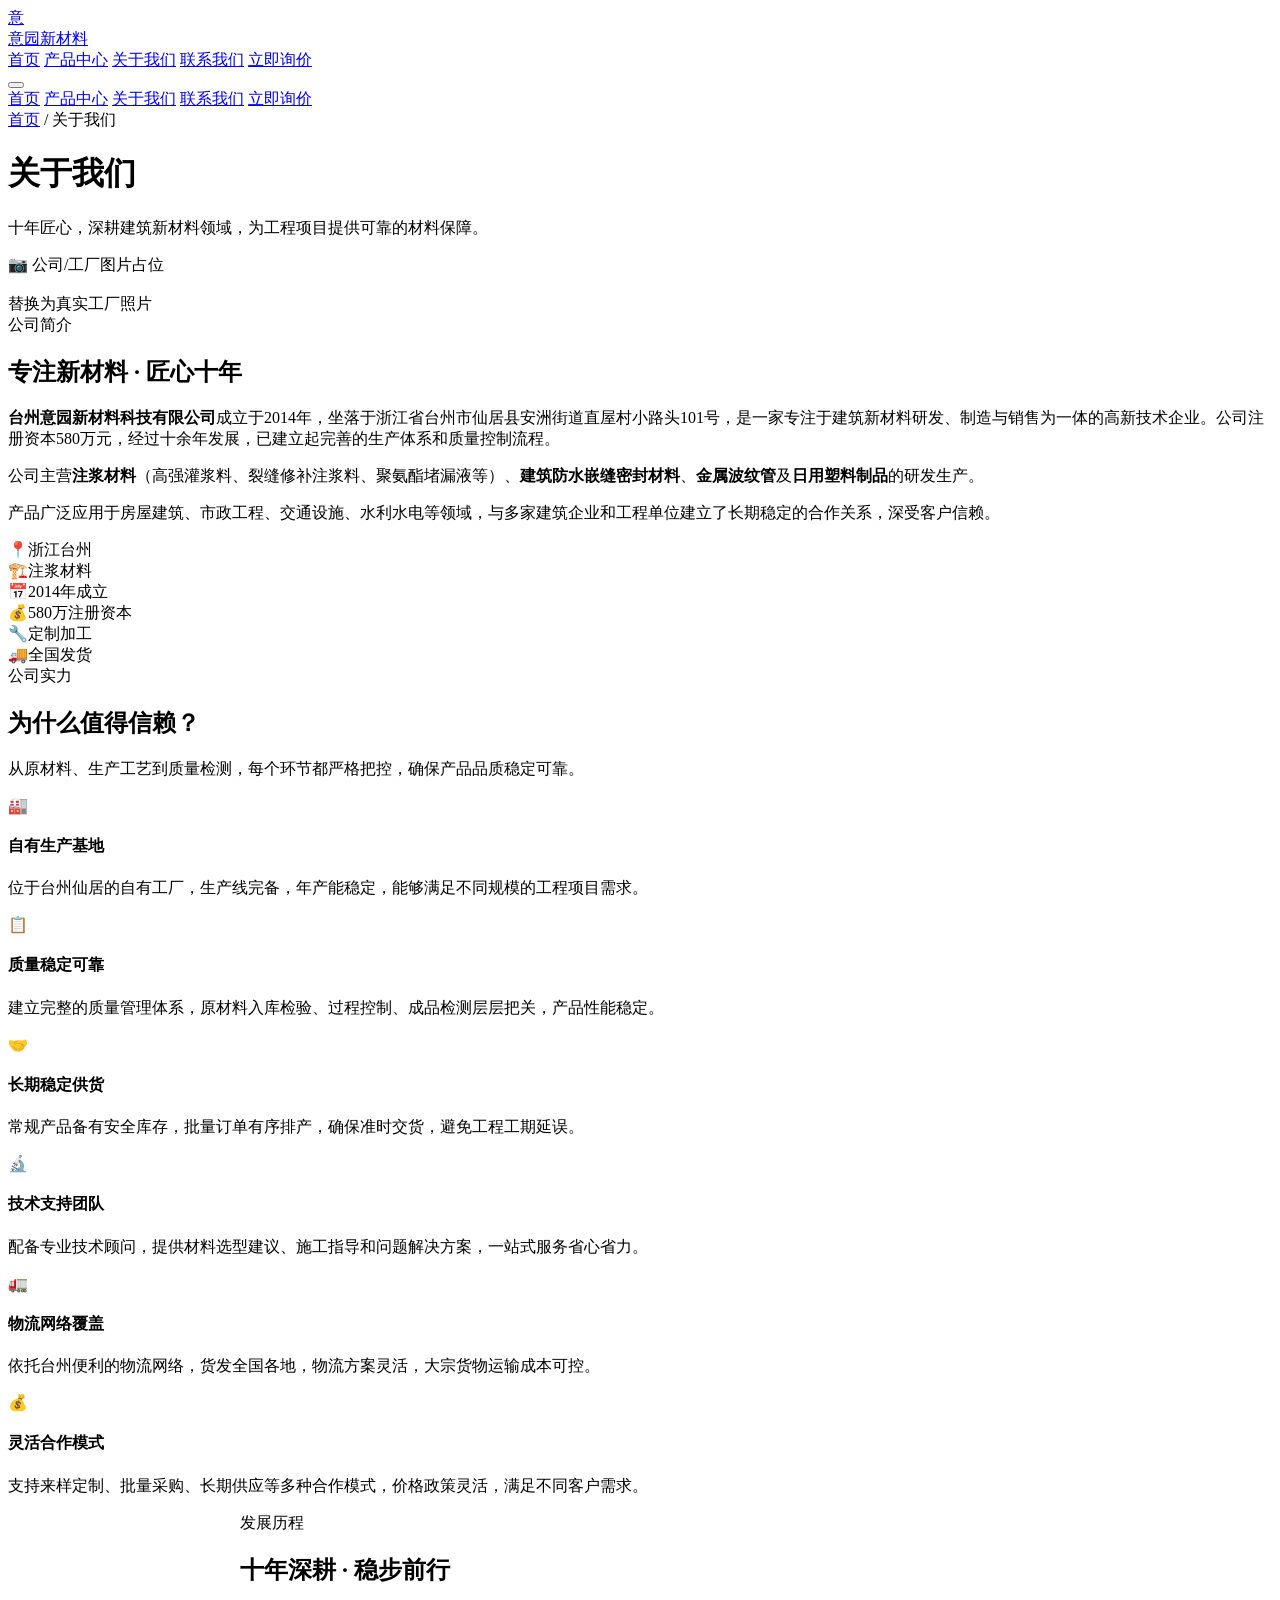
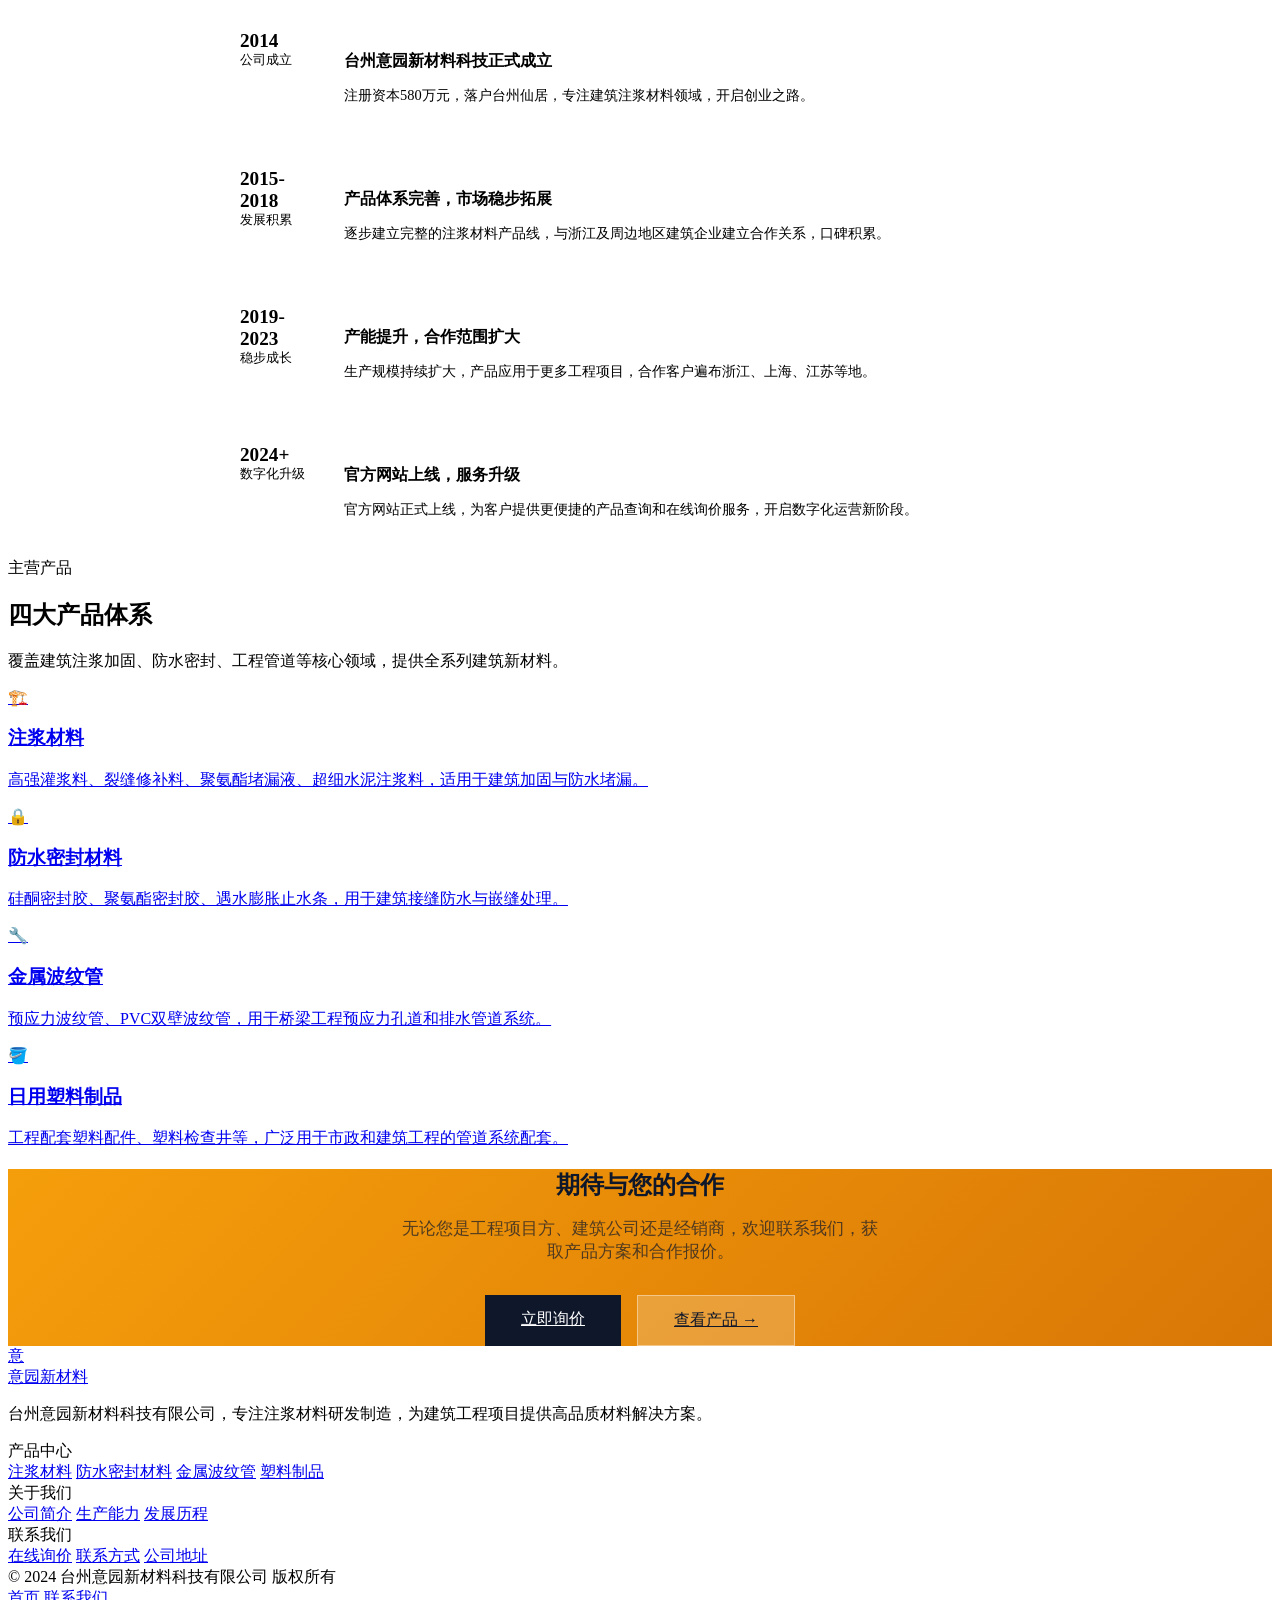
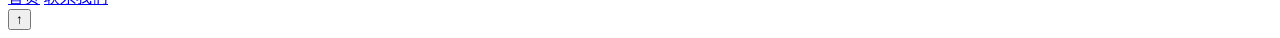
==== about.html @ 96e31f72 "Add files via upload" ====
<!DOCTYPE html>
<html lang="zh-CN">
<head>
  <meta charset="UTF-8">
  <meta name="viewport" content="width=device-width, initial-scale=1.0">
  <title>关于我们 — 台州意园新材料科技有限公司</title>
  <meta name="description" content="了解台州意园新材料科技的发展历程、生产能力与企业文化。">
  <link rel="preconnect" href="https://fonts.googleapis.com">
  <link href="https://fonts.googleapis.com/css2?family=Noto+Sans+SC:wght@400;500;600;700;900&display=swap" rel="stylesheet">
  <link rel="stylesheet" href="css/style.css">
</head>
<body>

  <nav class="navbar">
    <div class="container">
      <a href="index.html" class="navbar-logo">
        <div class="navbar-logo-icon">意</div>
        <span>意园新材料</span>
      </a>
      <div class="navbar-menu">
        <a href="index.html">首页</a>
        <a href="products.html">产品中心</a>
        <a href="about.html" class="active">关于我们</a>
        <a href="contact.html">联系我们</a>
        <a href="contact.html" class="navbar-cta">立即询价</a>
      </div>
      <button class="navbar-toggle" aria-label="打开菜单" aria-expanded="false">
        <span></span><span></span><span></span>
      </button>
    </div>
  </nav>

  <div class="mobile-menu">
    <a href="index.html">首页</a>
    <a href="products.html">产品中心</a>
    <a href="about.html" class="active">关于我们</a>
    <a href="contact.html">联系我们</a>
    <a href="contact.html">立即询价</a>
  </div>

  <div class="page-header">
    <div class="container">
      <div class="breadcrumb">
        <a href="index.html">首页</a> / <span>关于我们</span>
      </div>
      <h1>关于我们</h1>
      <p>十年匠心，深耕建筑新材料领域，为工程项目提供可靠的材料保障。</p>
    </div>
  </div>

  <!-- 公司简介 -->
  <section class="section">
    <div class="container">
      <div class="about-grid">
        <div class="about-img-placeholder">
          📷 公司/工厂图片占位<br><br>
          替换为真实工厂照片
        </div>
        <div class="about-content">
          <div class="section-label">公司简介</div>
          <h2>专注新材料 · 匠心十年</h2>
          <p>
            <strong style="color:var(--color-text-primary);">台州意园新材料科技有限公司</strong>成立于2014年，坐落于浙江省台州市仙居县安洲街道直屋村小路头101号，是一家专注于建筑新材料研发、制造与销售为一体的高新技术企业。公司注册资本580万元，经过十余年发展，已建立起完善的生产体系和质量控制流程。
          </p>
          <p>
            公司主营<strong style="color:var(--color-text-primary);">注浆材料</strong>（高强灌浆料、裂缝修补注浆料、聚氨酯堵漏液等）、<strong style="color:var(--color-text-primary);">建筑防水嵌缝密封材料</strong>、<strong style="color:var(--color-text-primary);">金属波纹管</strong>及<strong style="color:var(--color-text-primary);">日用塑料制品</strong>的研发生产。
          </p>
          <p>
            产品广泛应用于房屋建筑、市政工程、交通设施、水利水电等领域，与多家建筑企业和工程单位建立了长期稳定的合作关系，深受客户信赖。
          </p>
          <div class="about-tags">
            <div class="about-tag"><span class="about-tag-icon">📍</span>浙江台州</div>
            <div class="about-tag"><span class="about-tag-icon">🏗️</span>注浆材料</div>
            <div class="about-tag"><span class="about-tag-icon">📅</span>2014年成立</div>
            <div class="about-tag"><span class="about-tag-icon">💰</span>580万注册资本</div>
            <div class="about-tag"><span class="about-tag-icon">🔧</span>定制加工</div>
            <div class="about-tag"><span class="about-tag-icon">🚚</span>全国发货</div>
          </div>
        </div>
      </div>
    </div>
  </section>

  <!-- 公司实力 -->
  <section class="section section-dark">
    <div class="container">
      <div class="section-header">
        <div class="section-label">公司实力</div>
        <h2>为什么值得信赖？</h2>
        <p>从原材料、生产工艺到质量检测，每个环节都严格把控，确保产品品质稳定可靠。</p>
      </div>
      <div class="features-grid">
        <div class="feature-card">
          <div class="feature-icon">🏭</div>
          <div class="feature-content">
            <h4>自有生产基地</h4>
            <p>位于台州仙居的自有工厂，生产线完备，年产能稳定，能够满足不同规模的工程项目需求。</p>
          </div>
        </div>
        <div class="feature-card">
          <div class="feature-icon">📋</div>
          <div class="feature-content">
            <h4>质量稳定可靠</h4>
            <p>建立完整的质量管理体系，原材料入库检验、过程控制、成品检测层层把关，产品性能稳定。</p>
          </div>
        </div>
        <div class="feature-card">
          <div class="feature-icon">🤝</div>
          <div class="feature-content">
            <h4>长期稳定供货</h4>
            <p>常规产品备有安全库存，批量订单有序排产，确保准时交货，避免工程工期延误。</p>
          </div>
        </div>
        <div class="feature-card">
          <div class="feature-icon">🔬</div>
          <div class="feature-content">
            <h4>技术支持团队</h4>
            <p>配备专业技术顾问，提供材料选型建议、施工指导和问题解决方案，一站式服务省心省力。</p>
          </div>
        </div>
        <div class="feature-card">
          <div class="feature-icon">🚛</div>
          <div class="feature-content">
            <h4>物流网络覆盖</h4>
            <p>依托台州便利的物流网络，货发全国各地，物流方案灵活，大宗货物运输成本可控。</p>
          </div>
        </div>
        <div class="feature-card">
          <div class="feature-icon">💰</div>
          <div class="feature-content">
            <h4>灵活合作模式</h4>
            <p>支持来样定制、批量采购、长期供应等多种合作模式，价格政策灵活，满足不同客户需求。</p>
          </div>
        </div>
      </div>
    </div>
  </section>

  <!-- 发展历程 -->
  <section class="section">
    <div class="container" style="max-width: 800px; margin: 0 auto;">
      <div class="section-header">
        <div class="section-label">发展历程</div>
        <h2>十年深耕 · 稳步前行</h2>
      </div>
      <div>
        <div style="display: flex; gap: 24px; padding: 24px 0; border-bottom: 1px solid var(--color-border);">
          <div style="width: 80px; flex-shrink: 0;">
            <div style="color: var(--color-accent); font-weight: 700; font-size: 1.2rem;">2014</div>
            <div style="color: var(--color-text-muted); font-size: 0.8rem;">公司成立</div>
          </div>
          <div>
            <h4 style="margin-bottom: 6px;">台州意园新材料科技正式成立</h4>
            <p style="font-size: 0.9rem;">注册资本580万元，落户台州仙居，专注建筑注浆材料领域，开启创业之路。</p>
          </div>
        </div>
        <div style="display: flex; gap: 24px; padding: 24px 0; border-bottom: 1px solid var(--color-border);">
          <div style="width: 80px; flex-shrink: 0;">
            <div style="color: var(--color-accent); font-weight: 700; font-size: 1.2rem;">2015-2018</div>
            <div style="color: var(--color-text-muted); font-size: 0.8rem;">发展积累</div>
          </div>
          <div>
            <h4 style="margin-bottom: 6px;">产品体系完善，市场稳步拓展</h4>
            <p style="font-size: 0.9rem;">逐步建立完整的注浆材料产品线，与浙江及周边地区建筑企业建立合作关系，口碑积累。</p>
          </div>
        </div>
        <div style="display: flex; gap: 24px; padding: 24px 0; border-bottom: 1px solid var(--color-border);">
          <div style="width: 80px; flex-shrink: 0;">
            <div style="color: var(--color-accent); font-weight: 700; font-size: 1.2rem;">2019-2023</div>
            <div style="color: var(--color-text-muted); font-size: 0.8rem;">稳步成长</div>
          </div>
          <div>
            <h4 style="margin-bottom: 6px;">产能提升，合作范围扩大</h4>
            <p style="font-size: 0.9rem;">生产规模持续扩大，产品应用于更多工程项目，合作客户遍布浙江、上海、江苏等地。</p>
          </div>
        </div>
        <div style="display: flex; gap: 24px; padding: 24px 0;">
          <div style="width: 80px; flex-shrink: 0;">
            <div style="color: var(--color-accent); font-weight: 700; font-size: 1.2rem;">2024+</div>
            <div style="color: var(--color-text-muted); font-size: 0.8rem;">数字化升级</div>
          </div>
          <div>
            <h4 style="margin-bottom: 6px;">官方网站上线，服务升级</h4>
            <p style="font-size: 0.9rem;">官方网站正式上线，为客户提供更便捷的产品查询和在线询价服务，开启数字化运营新阶段。</p>
          </div>
        </div>
      </div>
    </div>
  </section>

  <!-- 产品类别 -->
  <section class="section section-dark">
    <div class="container">
      <div class="section-header">
        <div class="section-label">主营产品</div>
        <h2>四大产品体系</h2>
        <p>覆盖建筑注浆加固、防水密封、工程管道等核心领域，提供全系列建筑新材料。</p>
      </div>
      <div class="categories-grid">
        <a href="products.html?cat=grouting" class="category-card">
          <div class="category-icon">🏗️</div>
          <h3>注浆材料</h3>
          <p>高强灌浆料、裂缝修补料、聚氨酯堵漏液、超细水泥注浆料，适用于建筑加固与防水堵漏。</p>
        </a>
        <a href="products.html?cat=sealing" class="category-card">
          <div class="category-icon">🔒</div>
          <h3>防水密封材料</h3>
          <p>硅酮密封胶、聚氨酯密封胶、遇水膨胀止水条，用于建筑接缝防水与嵌缝处理。</p>
        </a>
        <a href="products.html?cat=bellows" class="category-card">
          <div class="category-icon">🔧</div>
          <h3>金属波纹管</h3>
          <p>预应力波纹管、PVC双壁波纹管，用于桥梁工程预应力孔道和排水管道系统。</p>
        </a>
        <a href="products.html?cat=plastic" class="category-card">
          <div class="category-icon">🪣</div>
          <h3>日用塑料制品</h3>
          <p>工程配套塑料配件、塑料检查井等，广泛用于市政和建筑工程的管道系统配套。</p>
        </a>
      </div>
    </div>
  </section>

  <!-- CTA -->
  <section class="section" style="background: linear-gradient(135deg, #f59e0b, #d97706); text-align: center;">
    <div class="container">
      <h2 style="color: #0f172a; margin-bottom: 16px;">期待与您的合作</h2>
      <p style="color: rgba(15,23,42,0.7); max-width: 480px; margin: 0 auto 32px; font-size: 1.05rem;">
        无论您是工程项目方、建筑公司还是经销商，欢迎联系我们，获取产品方案和合作报价。
      </p>
      <div style="display: flex; gap: 16px; justify-content: center; flex-wrap: wrap;">
        <a href="contact.html" class="btn" style="background:#0f172a; color:#fff; font-size:1rem; padding:14px 36px;">立即询价</a>
        <a href="products.html" class="btn" style="background:rgba(255,255,255,0.2); color:#0f172a; border:1px solid rgba(255,255,255,0.4); font-size:1rem; padding:14px 36px;">查看产品 →</a>
      </div>
    </div>
  </section>

  <footer class="footer">
    <div class="container">
      <div class="footer-grid">
        <div class="footer-brand">
          <a href="index.html" class="navbar-logo" style="margin-bottom: 8px;">
            <div class="navbar-logo-icon">意</div>
            <span>意园新材料</span>
          </a>
          <p>台州意园新材料科技有限公司，专注注浆材料研发制造，为建筑工程项目提供高品质材料解决方案。</p>
        </div>
        <div>
          <div class="footer-title">产品中心</div>
          <div class="footer-links">
            <a href="products.html?cat=grouting">注浆材料</a>
            <a href="products.html?cat=sealing">防水密封材料</a>
            <a href="products.html?cat=bellows">金属波纹管</a>
            <a href="products.html?cat=plastic">塑料制品</a>
          </div>
        </div>
        <div>
          <div class="footer-title">关于我们</div>
          <div class="footer-links">
            <a href="about.html">公司简介</a>
            <a href="about.html">生产能力</a>
            <a href="about.html">发展历程</a>
          </div>
        </div>
        <div>
          <div class="footer-title">联系我们</div>
          <div class="footer-links">
            <a href="contact.html">在线询价</a>
            <a href="contact.html">联系方式</a>
            <a href="contact.html">公司地址</a>
          </div>
        </div>
      </div>
      <div class="footer-bottom">
        <span>© 2024 台州意园新材料科技有限公司 版权所有</span>
        <div class="footer-bottom-links">
          <a href="index.html">首页</a>
          <a href="contact.html">联系我们</a>
        </div>
      </div>
    </div>
  </footer>

  <button class="back-to-top" aria-label="回到顶部">↑</button>

  <script src="js/main.js"></script>
</body>
</html>
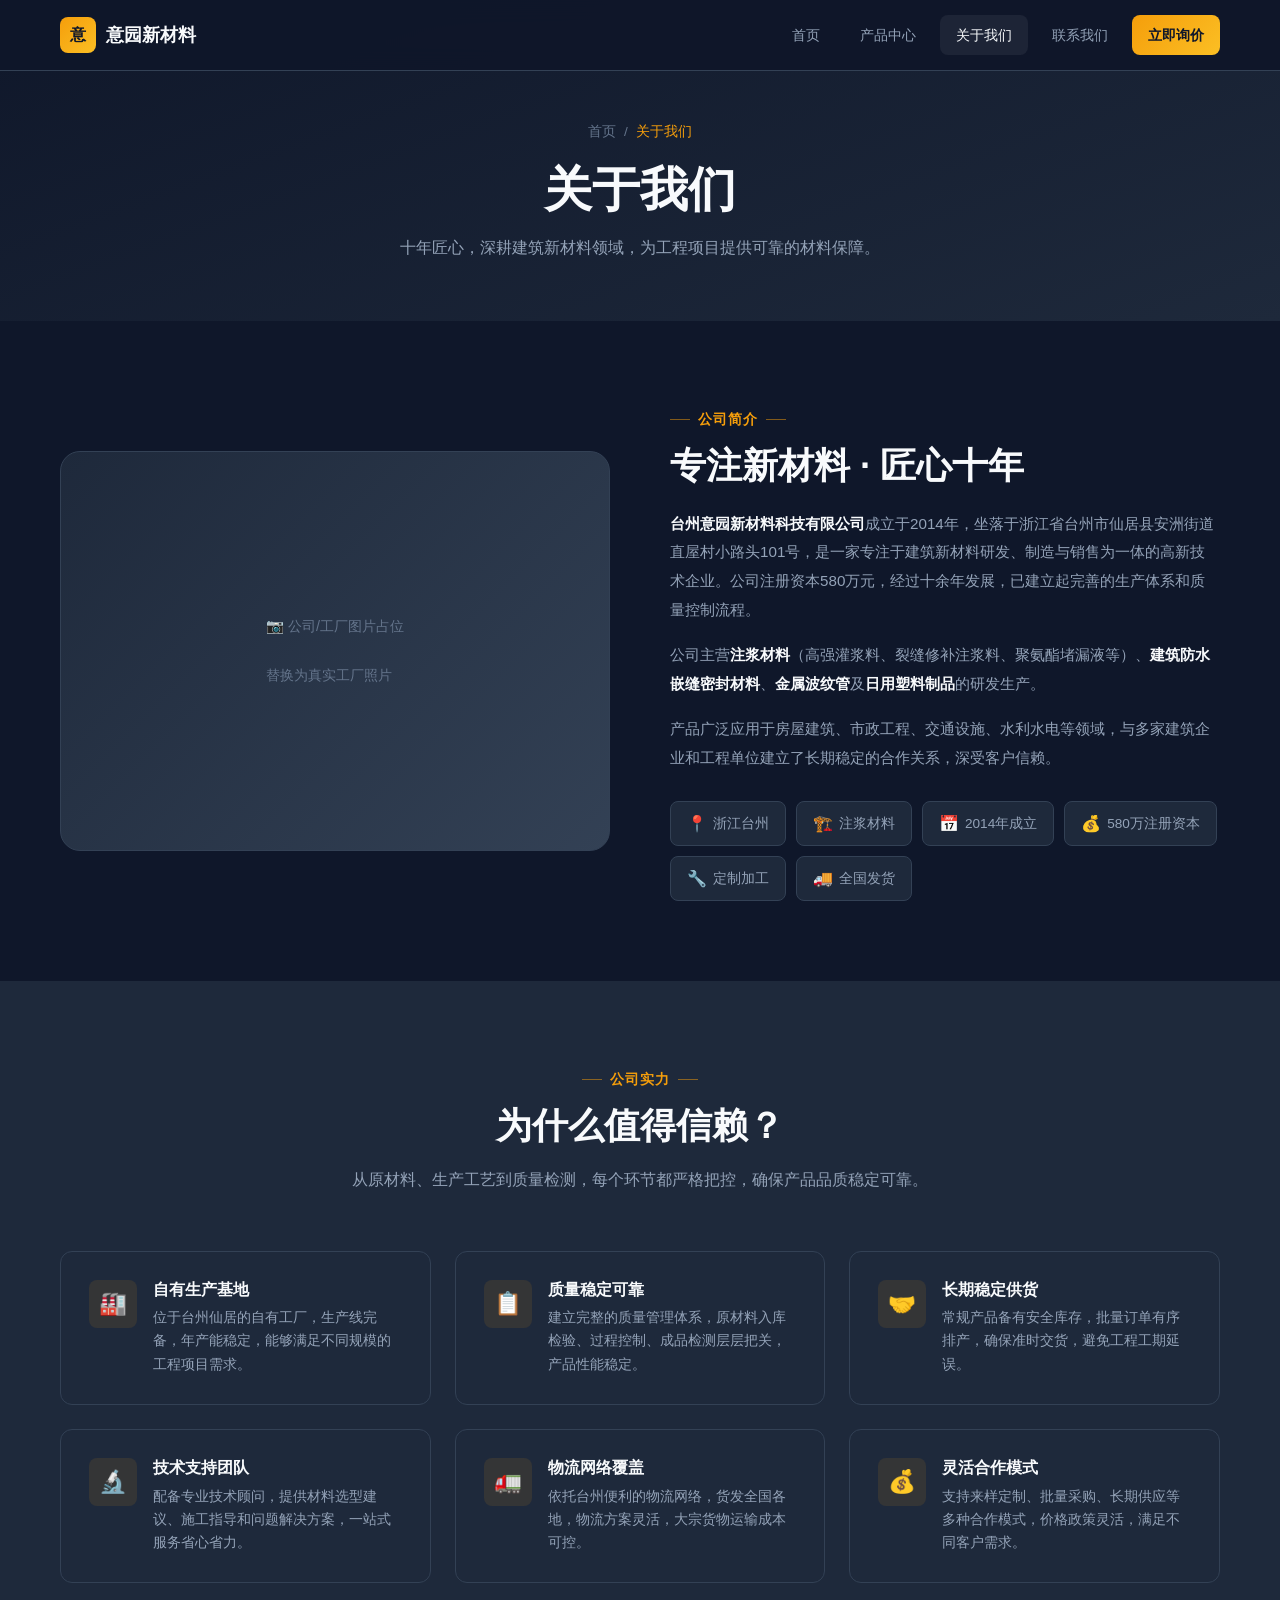
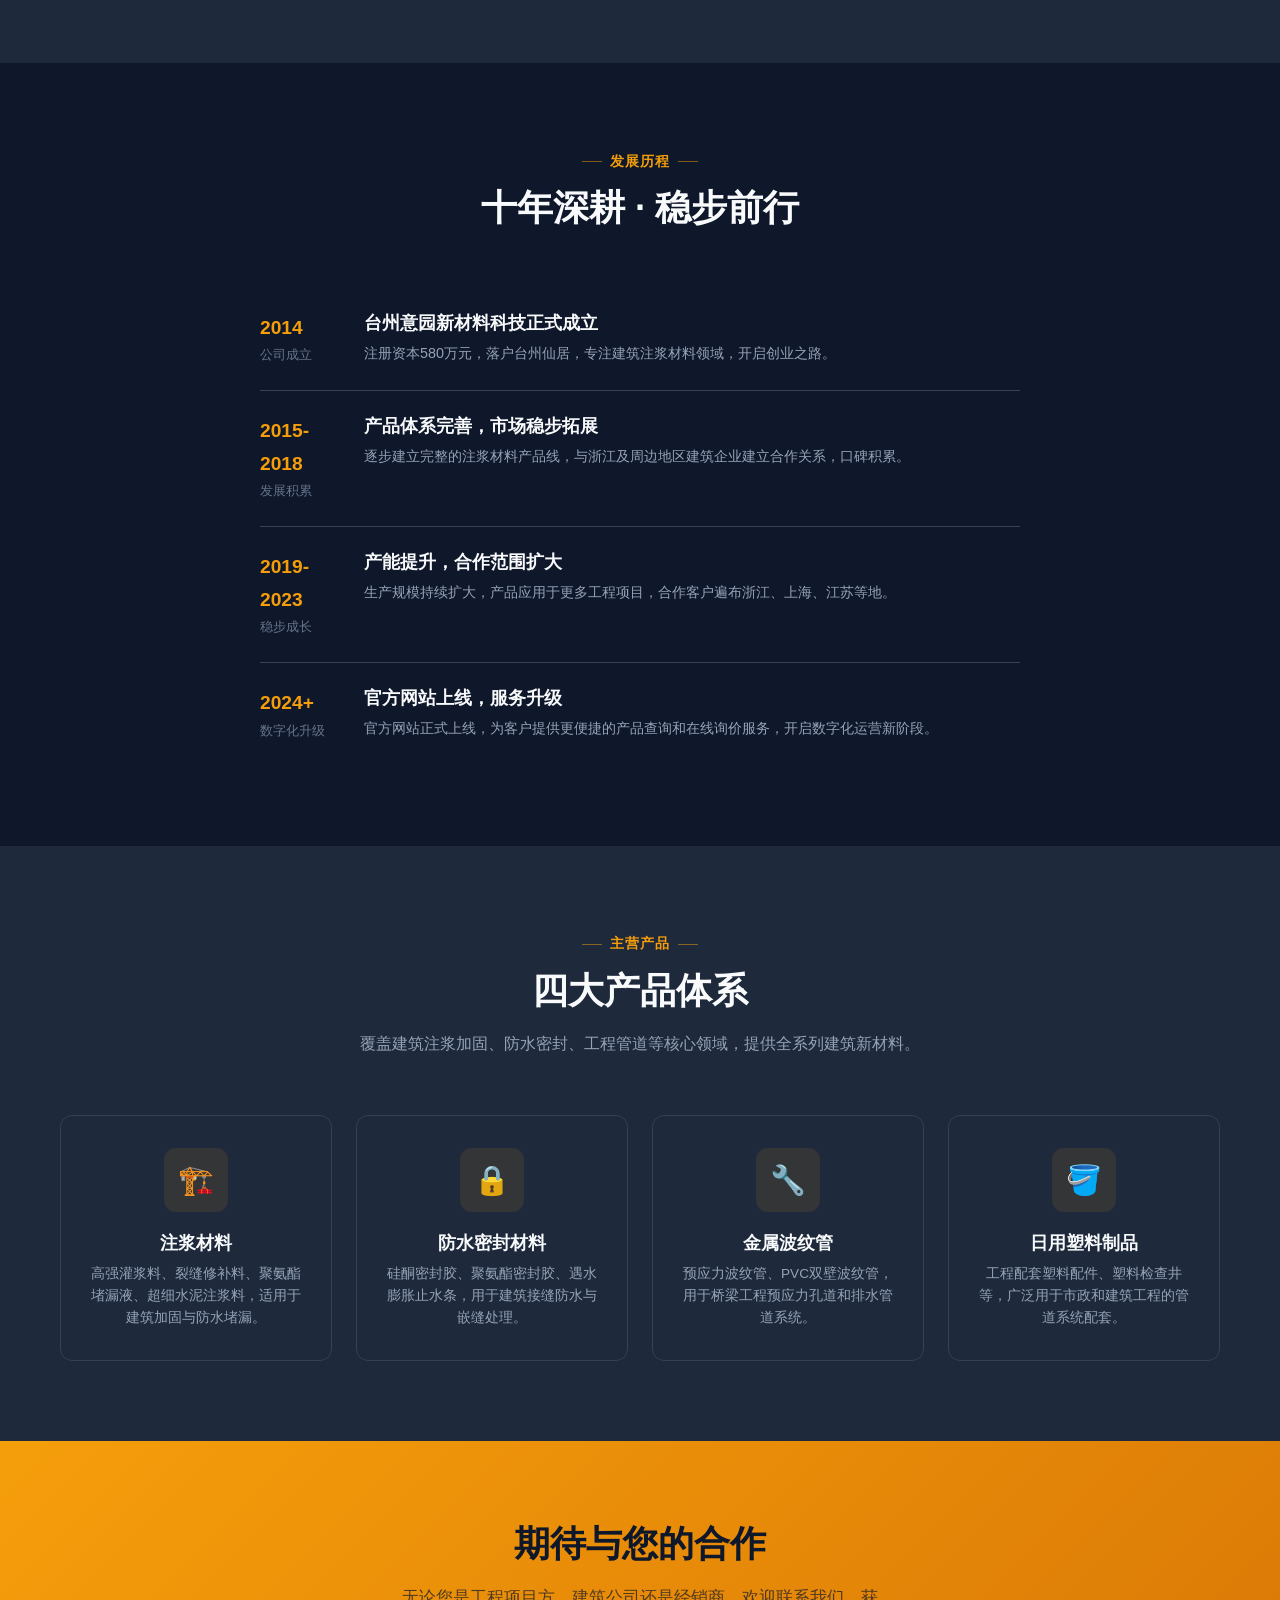
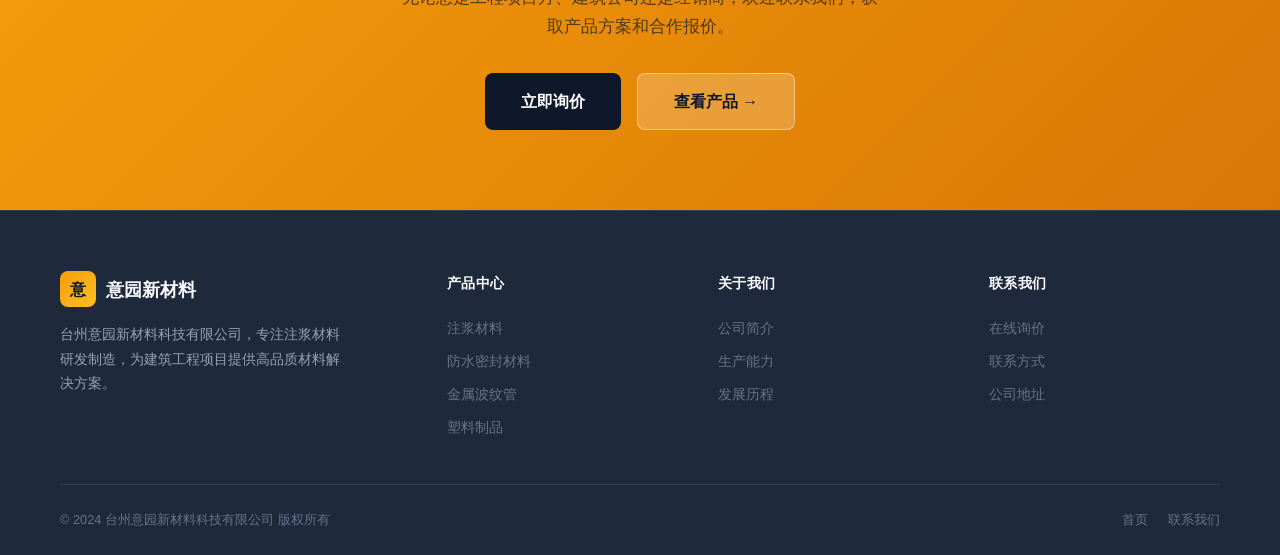
==== commit 933382a3: "Add files via upload" ====
--- a/about.html
+++ b/about.html
@@ -7,7 +7,7 @@
   <meta name="description" content="了解台州意园新材料科技的发展历程、生产能力与企业文化。">
   <link rel="preconnect" href="https://fonts.googleapis.com">
   <link href="https://fonts.googleapis.com/css2?family=Noto+Sans+SC:wght@400;500;600;700;900&display=swap" rel="stylesheet">
-  <link rel="stylesheet" href="css/style.css">
+  <link rel="stylesheet" href="style.css">
 </head>
 <body>
 
@@ -283,6 +283,6 @@
 
   <button class="back-to-top" aria-label="回到顶部">↑</button>
 
-  <script src="js/main.js"></script>
+  <script src="main.js"></script>
 </body>
 </html>
--- a/style.css
+++ b/style.css
@@ -0,0 +1,1138 @@
+/* ============================================================
+   台州意园新材料科技有限公司 - 全局样式表
+   专业商务深色风格
+   ============================================================ */
+
+/* --- CSS 变量（设计系统） --- */
+:root {
+  /* 颜色 */
+  --color-bg-primary: #0f172a;       /* 主背景：深蓝黑 */
+  --color-bg-secondary: #1e293b;     /* 次背景：深灰蓝 */
+  --color-bg-card: #334155;          /* 卡片背景 */
+  --color-accent: #f59e0b;           /* 强调色：琥珀金 */
+  --color-accent-light: #fbbf24;     /* 强调色亮 */
+  --color-text-primary: #f8fafc;     /* 主文字：白 */
+  --color-text-secondary: #94a3b8;   /* 次文字：灰蓝 */
+  --color-text-muted: #64748b;       /* 弱文字 */
+  --color-border: #334155;           /* 边框 */
+  --color-success: #22c55e;
+  --color-error: #ef4444;
+  --color-white: #ffffff;
+
+  /* 字体 */
+  --font-sans: 'Noto Sans SC', -apple-system, BlinkMacSystemFont, 'Segoe UI', sans-serif;
+
+  /* 间距 */
+  --section-padding: 80px 0;
+  --container-max: 1200px;
+
+  /* 圆角 */
+  --radius-sm: 4px;
+  --radius-md: 8px;
+  --radius-lg: 12px;
+  --radius-xl: 20px;
+
+  /* 阴影 */
+  --shadow-sm: 0 1px 3px rgba(0,0,0,0.3);
+  --shadow-md: 0 4px 16px rgba(0,0,0,0.4);
+  --shadow-lg: 0 8px 32px rgba(0,0,0,0.5);
+
+  /* 过渡 */
+  --transition: 0.3s ease;
+}
+
+/* --- 重置与基础 --- */
+*, *::before, *::after {
+  box-sizing: border-box;
+  margin: 0;
+  padding: 0;
+}
+
+html {
+  scroll-behavior: smooth;
+  font-size: 16px;
+}
+
+body {
+  font-family: var(--font-sans);
+  background-color: var(--color-bg-primary);
+  color: var(--color-text-primary);
+  line-height: 1.7;
+  -webkit-font-smoothing: antialiased;
+  -moz-osx-font-smoothing: grayscale;
+}
+
+a {
+  color: var(--color-accent);
+  text-decoration: none;
+  transition: color var(--transition);
+}
+a:hover { color: var(--color-accent-light); }
+
+img { max-width: 100%; height: auto; display: block; }
+
+ul { list-style: none; }
+
+.container {
+  max-width: var(--container-max);
+  margin: 0 auto;
+  padding: 0 20px;
+}
+
+/* --- 排版 --- */
+h1, h2, h3, h4, h5, h6 {
+  font-weight: 700;
+  line-height: 1.3;
+  color: var(--color-text-primary);
+}
+h1 { font-size: clamp(2rem, 5vw, 3rem); }
+h2 { font-size: clamp(1.5rem, 3vw, 2.25rem); }
+h3 { font-size: 1.25rem; }
+h4 { font-size: 1.1rem; }
+
+p { color: var(--color-text-secondary); }
+
+/* --- 导航栏 --- */
+.navbar {
+  position: fixed;
+  top: 0;
+  left: 0;
+  right: 0;
+  z-index: 1000;
+  background: rgba(15, 23, 42, 0.95);
+  backdrop-filter: blur(12px);
+  -webkit-backdrop-filter: blur(12px);
+  border-bottom: 1px solid var(--color-border);
+  transition: background var(--transition);
+}
+
+.navbar .container {
+  display: flex;
+  align-items: center;
+  justify-content: space-between;
+  height: 70px;
+}
+
+.navbar-logo {
+  display: flex;
+  align-items: center;
+  gap: 10px;
+  font-size: 1.15rem;
+  font-weight: 700;
+  color: var(--color-text-primary);
+  text-decoration: none;
+}
+.navbar-logo:hover { color: var(--color-text-primary); }
+
+.navbar-logo-icon {
+  width: 36px;
+  height: 36px;
+  background: linear-gradient(135deg, var(--color-accent), var(--color-accent-light));
+  border-radius: var(--radius-md);
+  display: flex;
+  align-items: center;
+  justify-content: center;
+  font-weight: 900;
+  font-size: 1rem;
+  color: #0f172a;
+  flex-shrink: 0;
+}
+
+.navbar-menu {
+  display: flex;
+  align-items: center;
+  gap: 8px;
+}
+
+.navbar-menu a {
+  color: var(--color-text-secondary);
+  padding: 8px 16px;
+  border-radius: var(--radius-md);
+  font-size: 0.9rem;
+  font-weight: 500;
+  transition: all var(--transition);
+}
+.navbar-menu a:hover,
+.navbar-menu a.active {
+  color: var(--color-text-primary);
+  background: rgba(255,255,255,0.06);
+}
+
+.navbar-cta {
+  background: linear-gradient(135deg, var(--color-accent), var(--color-accent-light)) !important;
+  color: #0f172a !important;
+  font-weight: 700 !important;
+  border: none;
+  cursor: pointer;
+  transition: all var(--transition);
+}
+.navbar-cta:hover {
+  transform: translateY(-1px);
+  box-shadow: 0 4px 16px rgba(245, 158, 11, 0.4);
+}
+
+/* 移动端菜单 */
+.navbar-toggle {
+  display: none;
+  background: none;
+  border: none;
+  cursor: pointer;
+  padding: 8px;
+}
+
+.navbar-toggle span {
+  display: block;
+  width: 24px;
+  height: 2px;
+  background: var(--color-text-primary);
+  margin: 5px 0;
+  border-radius: 2px;
+  transition: all var(--transition);
+}
+
+.mobile-menu {
+  display: none;
+  position: fixed;
+  top: 70px;
+  left: 0;
+  right: 0;
+  background: var(--color-bg-secondary);
+  border-bottom: 1px solid var(--color-border);
+  padding: 16px 20px;
+  flex-direction: column;
+  gap: 4px;
+}
+.mobile-menu.open { display: flex; }
+.mobile-menu a {
+  color: var(--color-text-secondary);
+  padding: 12px 16px;
+  border-radius: var(--radius-md);
+  font-size: 0.95rem;
+  transition: all var(--transition);
+}
+.mobile-menu a:hover { background: rgba(255,255,255,0.05); color: var(--color-text-primary); }
+
+/* --- Hero 区域 --- */
+.hero {
+  padding: 140px 0 80px;
+  background: linear-gradient(160deg, #0f172a 0%, #1e293b 50%, #0f172a 100%);
+  position: relative;
+  overflow: hidden;
+}
+
+.hero::before {
+  content: '';
+  position: absolute;
+  top: -50%;
+  right: -20%;
+  width: 60%;
+  height: 200%;
+  background: radial-gradient(ellipse, rgba(245,158,11,0.06) 0%, transparent 70%);
+  pointer-events: none;
+}
+
+.hero .container {
+  display: grid;
+  grid-template-columns: 1fr 1fr;
+  gap: 60px;
+  align-items: center;
+}
+
+.hero-badge {
+  display: inline-flex;
+  align-items: center;
+  gap: 6px;
+  background: rgba(245,158,11,0.1);
+  border: 1px solid rgba(245,158,11,0.3);
+  color: var(--color-accent);
+  padding: 6px 14px;
+  border-radius: 50px;
+  font-size: 0.8rem;
+  font-weight: 600;
+  margin-bottom: 20px;
+}
+
+.hero h1 {
+  margin-bottom: 20px;
+  background: linear-gradient(135deg, #f8fafc 0%, #cbd5e1 100%);
+  -webkit-background-clip: text;
+  -webkit-text-fill-color: transparent;
+  background-clip: text;
+}
+
+.hero h1 span {
+  background: linear-gradient(135deg, var(--color-accent), var(--color-accent-light));
+  -webkit-background-clip: text;
+  -webkit-text-fill-color: transparent;
+  background-clip: text;
+}
+
+.hero-desc {
+  font-size: 1.1rem;
+  margin-bottom: 36px;
+  max-width: 520px;
+  line-height: 1.8;
+}
+
+.hero-buttons {
+  display: flex;
+  gap: 16px;
+  flex-wrap: wrap;
+}
+
+.hero-stats {
+  display: flex;
+  gap: 40px;
+  margin-top: 48px;
+  padding-top: 32px;
+  border-top: 1px solid var(--color-border);
+}
+
+.hero-stat-num {
+  font-size: 2rem;
+  font-weight: 900;
+  color: var(--color-accent);
+  line-height: 1;
+}
+.hero-stat-label {
+  font-size: 0.8rem;
+  color: var(--color-text-muted);
+  margin-top: 4px;
+}
+
+/* Hero 右侧图片 */
+.hero-visual {
+  position: relative;
+}
+
+.hero-card {
+  background: var(--color-bg-secondary);
+  border: 1px solid var(--color-border);
+  border-radius: var(--radius-xl);
+  overflow: hidden;
+  box-shadow: var(--shadow-lg);
+}
+
+.hero-card-img {
+  width: 100%;
+  height: 320px;
+  object-fit: cover;
+  background: linear-gradient(135deg, #1e293b, #334155);
+  display: flex;
+  align-items: center;
+  justify-content: center;
+  color: var(--color-text-muted);
+  font-size: 0.9rem;
+}
+
+.hero-floating-badge {
+  position: absolute;
+  bottom: -20px;
+  left: -20px;
+  background: var(--color-bg-secondary);
+  border: 1px solid var(--color-border);
+  border-radius: var(--radius-lg);
+  padding: 14px 20px;
+  display: flex;
+  align-items: center;
+  gap: 10px;
+  box-shadow: var(--shadow-md);
+}
+
+.hero-floating-badge-icon {
+  width: 40px;
+  height: 40px;
+  background: rgba(245,158,11,0.15);
+  border-radius: var(--radius-md);
+  display: flex;
+  align-items: center;
+  justify-content: center;
+  font-size: 1.2rem;
+}
+
+.hero-floating-badge-text {
+  font-size: 0.85rem;
+  color: var(--color-text-secondary);
+}
+.hero-floating-badge-text strong {
+  display: block;
+  color: var(--color-text-primary);
+  font-size: 0.95rem;
+}
+
+/* --- 按钮样式 --- */
+.btn {
+  display: inline-flex;
+  align-items: center;
+  justify-content: center;
+  gap: 8px;
+  padding: 12px 28px;
+  border-radius: var(--radius-md);
+  font-size: 0.95rem;
+  font-weight: 600;
+  font-family: var(--font-sans);
+  cursor: pointer;
+  border: none;
+  transition: all var(--transition);
+  text-decoration: none;
+  white-space: nowrap;
+}
+
+.btn-primary {
+  background: linear-gradient(135deg, var(--color-accent), var(--color-accent-light));
+  color: #0f172a;
+}
+.btn-primary:hover {
+  transform: translateY(-2px);
+  box-shadow: 0 6px 24px rgba(245,158,11,0.35);
+  color: #0f172a;
+}
+
+.btn-outline {
+  background: transparent;
+  color: var(--color-text-primary);
+  border: 1px solid var(--color-border);
+}
+.btn-outline:hover {
+  background: rgba(255,255,255,0.06);
+  border-color: var(--color-text-secondary);
+}
+
+.btn-sm {
+  padding: 8px 18px;
+  font-size: 0.85rem;
+}
+
+.btn-lg {
+  padding: 15px 36px;
+  font-size: 1rem;
+}
+
+/* --- 通用区块 --- */
+.section {
+  padding: var(--section-padding);
+}
+
+.section-dark {
+  background: var(--color-bg-secondary);
+}
+
+.section-header {
+  text-align: center;
+  max-width: 640px;
+  margin: 0 auto 56px;
+}
+
+.section-label {
+  display: inline-flex;
+  align-items: center;
+  gap: 8px;
+  color: var(--color-accent);
+  font-size: 0.85rem;
+  font-weight: 600;
+  text-transform: uppercase;
+  letter-spacing: 1px;
+  margin-bottom: 12px;
+}
+
+.section-label::before,
+.section-label::after {
+  content: '';
+  width: 20px;
+  height: 1px;
+  background: var(--color-accent);
+  opacity: 0.5;
+}
+
+.section-header h2 {
+  margin-bottom: 16px;
+}
+
+.section-header p {
+  font-size: 1rem;
+  line-height: 1.8;
+}
+
+/* --- 产品分类卡片 --- */
+.categories-grid {
+  display: grid;
+  grid-template-columns: repeat(4, 1fr);
+  gap: 24px;
+}
+
+.category-card {
+  background: var(--color-bg-secondary);
+  border: 1px solid var(--color-border);
+  border-radius: var(--radius-lg);
+  padding: 32px 24px;
+  text-align: center;
+  transition: all var(--transition);
+  cursor: pointer;
+  text-decoration: none;
+  display: block;
+  color: inherit;
+}
+
+.category-card:hover {
+  border-color: var(--color-accent);
+  transform: translateY(-4px);
+  box-shadow: 0 12px 40px rgba(245,158,11,0.12);
+}
+
+.category-icon {
+  width: 64px;
+  height: 64px;
+  background: rgba(245,158,11,0.1);
+  border-radius: var(--radius-lg);
+  display: flex;
+  align-items: center;
+  justify-content: center;
+  margin: 0 auto 20px;
+  font-size: 1.8rem;
+  transition: all var(--transition);
+}
+
+.category-card:hover .category-icon {
+  background: rgba(245,158,11,0.2);
+  transform: scale(1.1);
+}
+
+.category-card h3 {
+  margin-bottom: 8px;
+  font-size: 1.1rem;
+}
+
+.category-card p {
+  font-size: 0.85rem;
+  line-height: 1.6;
+}
+
+/* --- 核心优势 --- */
+.features-grid {
+  display: grid;
+  grid-template-columns: repeat(3, 1fr);
+  gap: 24px;
+}
+
+.feature-card {
+  display: flex;
+  gap: 16px;
+  padding: 28px;
+  background: var(--color-bg-secondary);
+  border: 1px solid var(--color-border);
+  border-radius: var(--radius-lg);
+  transition: all var(--transition);
+}
+
+.feature-card:hover {
+  border-color: rgba(245,158,11,0.3);
+  background: rgba(30,41,59,0.8);
+}
+
+.feature-icon {
+  width: 48px;
+  height: 48px;
+  background: rgba(245,158,11,0.1);
+  border-radius: var(--radius-md);
+  display: flex;
+  align-items: center;
+  justify-content: center;
+  font-size: 1.4rem;
+  flex-shrink: 0;
+}
+
+.feature-content h4 {
+  margin-bottom: 6px;
+  font-size: 1rem;
+}
+
+.feature-content p {
+  font-size: 0.85rem;
+  line-height: 1.7;
+}
+
+/* --- 产品列表 --- */
+.products-grid {
+  display: grid;
+  grid-template-columns: repeat(3, 1fr);
+  gap: 24px;
+}
+
+.product-card {
+  background: var(--color-bg-secondary);
+  border: 1px solid var(--color-border);
+  border-radius: var(--radius-lg);
+  overflow: hidden;
+  transition: all var(--transition);
+  display: flex;
+  flex-direction: column;
+}
+
+.product-card:hover {
+  border-color: rgba(245,158,11,0.3);
+  transform: translateY(-4px);
+  box-shadow: var(--shadow-md);
+}
+
+.product-card-img {
+  width: 100%;
+  height: 200px;
+  object-fit: cover;
+  background: linear-gradient(135deg, #1e293b, #334155);
+  display: flex;
+  align-items: center;
+  justify-content: center;
+  color: var(--color-text-muted);
+  font-size: 0.8rem;
+}
+
+.product-card-body {
+  padding: 20px;
+  flex: 1;
+  display: flex;
+  flex-direction: column;
+}
+
+.product-tag {
+  display: inline-block;
+  background: rgba(245,158,11,0.1);
+  color: var(--color-accent);
+  padding: 3px 10px;
+  border-radius: 50px;
+  font-size: 0.75rem;
+  font-weight: 600;
+  margin-bottom: 10px;
+  width: fit-content;
+}
+
+.product-card h3 {
+  margin-bottom: 8px;
+  font-size: 1.05rem;
+}
+
+.product-card p {
+  font-size: 0.85rem;
+  line-height: 1.7;
+  flex: 1;
+}
+
+.product-card-footer {
+  display: flex;
+  gap: 10px;
+  margin-top: 16px;
+  padding-top: 16px;
+  border-top: 1px solid var(--color-border);
+}
+
+/* --- 关于我们 --- */
+.about-grid {
+  display: grid;
+  grid-template-columns: 1fr 1fr;
+  gap: 60px;
+  align-items: center;
+}
+
+.about-img-placeholder {
+  width: 100%;
+  height: 400px;
+  background: linear-gradient(135deg, #1e293b, #334155);
+  border-radius: var(--radius-xl);
+  display: flex;
+  align-items: center;
+  justify-content: center;
+  color: var(--color-text-muted);
+  font-size: 0.9rem;
+  border: 1px solid var(--color-border);
+}
+
+.about-content h2 {
+  margin-bottom: 20px;
+}
+
+.about-content p {
+  margin-bottom: 16px;
+  font-size: 0.95rem;
+  line-height: 1.9;
+}
+
+.about-tags {
+  display: flex;
+  flex-wrap: wrap;
+  gap: 10px;
+  margin-top: 28px;
+}
+
+.about-tag {
+  display: flex;
+  align-items: center;
+  gap: 6px;
+  background: var(--color-bg-secondary);
+  border: 1px solid var(--color-border);
+  padding: 8px 16px;
+  border-radius: var(--radius-md);
+  font-size: 0.85rem;
+  color: var(--color-text-secondary);
+}
+
+.about-tag-icon {
+  color: var(--color-accent);
+  font-size: 1rem;
+}
+
+/* --- 联系表单 --- */
+.contact-grid {
+  display: grid;
+  grid-template-columns: 1fr 1.2fr;
+  gap: 48px;
+  align-items: start;
+}
+
+.contact-info-card {
+  background: var(--color-bg-secondary);
+  border: 1px solid var(--color-border);
+  border-radius: var(--radius-xl);
+  padding: 36px;
+}
+
+.contact-info-item {
+  display: flex;
+  gap: 16px;
+  padding: 20px 0;
+  border-bottom: 1px solid var(--color-border);
+}
+.contact-info-item:last-child { border-bottom: none; }
+
+.contact-info-icon {
+  width: 44px;
+  height: 44px;
+  background: rgba(245,158,11,0.1);
+  border-radius: var(--radius-md);
+  display: flex;
+  align-items: center;
+  justify-content: center;
+  font-size: 1.2rem;
+  flex-shrink: 0;
+}
+
+.contact-info-label {
+  font-size: 0.8rem;
+  color: var(--color-text-muted);
+  margin-bottom: 4px;
+}
+
+.contact-info-value {
+  font-size: 0.95rem;
+  color: var(--color-text-primary);
+  font-weight: 500;
+}
+
+/* --- 表单 --- */
+.form-card {
+  background: var(--color-bg-secondary);
+  border: 1px solid var(--color-border);
+  border-radius: var(--radius-xl);
+  padding: 36px;
+}
+
+.form-grid {
+  display: grid;
+  grid-template-columns: 1fr 1fr;
+  gap: 20px;
+}
+.form-grid .form-full { grid-column: 1 / -1; }
+
+.form-group {
+  display: flex;
+  flex-direction: column;
+  gap: 8px;
+}
+
+.form-group label {
+  font-size: 0.85rem;
+  font-weight: 500;
+  color: var(--color-text-secondary);
+}
+
+.form-group label .required {
+  color: var(--color-error);
+  margin-left: 2px;
+}
+
+.form-group input,
+.form-group select,
+.form-group textarea {
+  background: var(--color-bg-primary);
+  border: 1px solid var(--color-border);
+  border-radius: var(--radius-md);
+  padding: 12px 16px;
+  font-size: 0.9rem;
+  font-family: var(--font-sans);
+  color: var(--color-text-primary);
+  transition: border-color var(--transition);
+  outline: none;
+  width: 100%;
+}
+
+.form-group input::placeholder,
+.form-group textarea::placeholder {
+  color: var(--color-text-muted);
+}
+
+.form-group input:focus,
+.form-group select:focus,
+.form-group textarea:focus {
+  border-color: var(--color-accent);
+}
+
+.form-group textarea {
+  resize: vertical;
+  min-height: 100px;
+}
+
+.form-group select {
+  appearance: none;
+  background-image: url("data:image/svg+xml,%3Csvg xmlns='http://www.w3.org/2000/svg' width='12' height='12' viewBox='0 0 12 12'%3E%3Cpath fill='%2394a3b8' d='M6 8L1 3h10z'/%3E%3C/svg%3E");
+  background-repeat: no-repeat;
+  background-position: right 12px center;
+  padding-right: 36px;
+  cursor: pointer;
+}
+
+.form-group select option {
+  background: var(--color-bg-secondary);
+}
+
+.form-error {
+  color: var(--color-error);
+  font-size: 0.8rem;
+  display: none;
+}
+
+.form-group.error input,
+.form-group.error select,
+.form-group.error textarea {
+  border-color: var(--color-error);
+}
+
+.form-group.error .form-error { display: block; }
+
+/* --- 提交成功提示 --- */
+.form-success {
+  display: none;
+  text-align: center;
+  padding: 48px 24px;
+}
+
+.form-success.show { display: block; }
+.form-success-icon {
+  width: 64px;
+  height: 64px;
+  background: rgba(34,197,94,0.15);
+  border-radius: 50%;
+  display: flex;
+  align-items: center;
+  justify-content: center;
+  margin: 0 auto 20px;
+  font-size: 1.8rem;
+}
+.form-success h3 { margin-bottom: 12px; }
+.form-success p { margin-bottom: 24px; }
+
+/* --- 页面标题区 --- */
+.page-header {
+  padding: 120px 0 60px;
+  background: linear-gradient(160deg, #0f172a 0%, #1e293b 100%);
+  text-align: center;
+}
+
+.breadcrumb {
+  display: flex;
+  align-items: center;
+  justify-content: center;
+  gap: 8px;
+  margin-bottom: 16px;
+  font-size: 0.85rem;
+  color: var(--color-text-muted);
+}
+
+.breadcrumb a { color: var(--color-text-muted); }
+.breadcrumb a:hover { color: var(--color-accent); }
+.breadcrumb span { color: var(--color-accent); }
+
+.page-header h1 { margin-bottom: 12px; }
+.page-header p {
+  max-width: 560px;
+  margin: 0 auto;
+  font-size: 1rem;
+}
+
+/* --- 产品详情页 --- */
+.product-detail-grid {
+  display: grid;
+  grid-template-columns: 1fr 1fr;
+  gap: 48px;
+  align-items: start;
+}
+
+.product-gallery {
+  background: var(--color-bg-secondary);
+  border: 1px solid var(--color-border);
+  border-radius: var(--radius-xl);
+  overflow: hidden;
+}
+
+.product-gallery-img {
+  width: 100%;
+  height: 380px;
+  object-fit: cover;
+  background: linear-gradient(135deg, #1e293b, #334155);
+  display: flex;
+  align-items: center;
+  justify-content: center;
+  color: var(--color-text-muted);
+  font-size: 0.85rem;
+}
+
+.product-gallery-thumbs {
+  display: flex;
+  gap: 8px;
+  padding: 12px;
+}
+
+.product-gallery-thumb {
+  width: 60px;
+  height: 60px;
+  border-radius: var(--radius-md);
+  border: 2px solid transparent;
+  cursor: pointer;
+  object-fit: cover;
+  background: var(--color-bg-primary);
+  transition: border-color var(--transition);
+}
+
+.product-gallery-thumb.active,
+.product-gallery-thumb:hover { border-color: var(--color-accent); }
+
+.product-detail-info h1 {
+  font-size: 1.8rem;
+  margin-bottom: 12px;
+}
+
+.product-meta {
+  display: flex;
+  gap: 16px;
+  flex-wrap: wrap;
+  margin-bottom: 24px;
+}
+
+.product-price-box {
+  background: rgba(245,158,11,0.08);
+  border: 1px solid rgba(245,158,11,0.2);
+  border-radius: var(--radius-lg);
+  padding: 20px;
+  margin-bottom: 24px;
+}
+
+.product-price-label {
+  font-size: 0.8rem;
+  color: var(--color-text-muted);
+  margin-bottom: 4px;
+}
+
+.product-price {
+  font-size: 2rem;
+  font-weight: 900;
+  color: var(--color-accent);
+}
+
+.product-price-unit {
+  font-size: 0.85rem;
+  color: var(--color-text-secondary);
+  font-weight: 400;
+  margin-left: 4px;
+}
+
+.product-section {
+  margin-bottom: 24px;
+}
+
+.product-section h3 {
+  margin-bottom: 12px;
+  padding-bottom: 8px;
+  border-bottom: 1px solid var(--color-border);
+}
+
+.product-section p {
+  font-size: 0.9rem;
+  line-height: 1.8;
+}
+
+.specs-table {
+  width: 100%;
+  border-collapse: collapse;
+}
+
+.specs-table tr { border-bottom: 1px solid var(--color-border); }
+.specs-table tr:last-child { border-bottom: none; }
+.specs-table td { padding: 10px 0; font-size: 0.9rem; }
+.specs-table td:first-child {
+  color: var(--color-text-muted);
+  width: 120px;
+}
+.specs-table td:last-child { color: var(--color-text-primary); }
+
+.product-actions {
+  display: flex;
+  gap: 12px;
+  margin-top: 28px;
+  padding-top: 24px;
+  border-top: 1px solid var(--color-border);
+}
+
+/* --- 页脚 --- */
+.footer {
+  background: var(--color-bg-secondary);
+  border-top: 1px solid var(--color-border);
+  padding: 60px 0 24px;
+}
+
+.footer-grid {
+  display: grid;
+  grid-template-columns: 1.5fr 1fr 1fr 1fr;
+  gap: 40px;
+  margin-bottom: 40px;
+}
+
+.footer-brand p {
+  font-size: 0.85rem;
+  line-height: 1.8;
+  margin-top: 16px;
+  max-width: 280px;
+}
+
+.footer-title {
+  font-size: 0.9rem;
+  font-weight: 700;
+  color: var(--color-text-primary);
+  margin-bottom: 16px;
+  text-transform: uppercase;
+  letter-spacing: 0.5px;
+}
+
+.footer-links a {
+  display: block;
+  color: var(--color-text-muted);
+  font-size: 0.85rem;
+  padding: 5px 0;
+  transition: all var(--transition);
+}
+.footer-links a:hover { color: var(--color-accent); padding-left: 4px; }
+
+.footer-bottom {
+  border-top: 1px solid var(--color-border);
+  padding-top: 24px;
+  display: flex;
+  align-items: center;
+  justify-content: space-between;
+  font-size: 0.8rem;
+  color: var(--color-text-muted);
+}
+
+.footer-bottom-links {
+  display: flex;
+  gap: 20px;
+}
+.footer-bottom-links a { color: var(--color-text-muted); font-size: 0.8rem; }
+
+/* --- 回到顶部 --- */
+.back-to-top {
+  position: fixed;
+  bottom: 32px;
+  right: 32px;
+  width: 44px;
+  height: 44px;
+  background: var(--color-accent);
+  color: #0f172a;
+  border: none;
+  border-radius: 50%;
+  cursor: pointer;
+  font-size: 1.2rem;
+  display: none;
+  align-items: center;
+  justify-content: center;
+  transition: all var(--transition);
+  z-index: 999;
+  box-shadow: 0 4px 16px rgba(245,158,11,0.3);
+}
+.back-to-top:hover {
+  transform: translateY(-3px);
+  box-shadow: 0 6px 24px rgba(245,158,11,0.5);
+}
+.back-to-top.show { display: flex; }
+
+/* --- 工具类 --- */
+.text-center { text-align: center; }
+.text-accent { color: var(--color-accent); }
+.mt-8 { margin-top: 8px; }
+.mt-16 { margin-top: 16px; }
+.mt-24 { margin-top: 24px; }
+.mt-32 { margin-top: 32px; }
+.mb-8 { margin-bottom: 8px; }
+.mb-16 { margin-bottom: 16px; }
+.mb-24 { margin-bottom: 24px; }
+.mb-32 { margin-bottom: 32px; }
+
+/* --- 加载动画 --- */
+@keyframes fadeInUp {
+  from { opacity: 0; transform: translateY(20px); }
+  to { opacity: 1; transform: translateY(0); }
+}
+.animate-in { animation: fadeInUp 0.6s ease forwards; }
+
+/* --- 响应式 --- */
+@media (max-width: 1024px) {
+  .categories-grid { grid-template-columns: repeat(2, 1fr); }
+  .features-grid { grid-template-columns: repeat(2, 1fr); }
+  .products-grid { grid-template-columns: repeat(2, 1fr); }
+  .about-grid { grid-template-columns: 1fr; gap: 40px; }
+  .contact-grid { grid-template-columns: 1fr; }
+  .footer-grid { grid-template-columns: repeat(2, 1fr); }
+  .product-detail-grid { grid-template-columns: 1fr; }
+}
+
+@media (max-width: 768px) {
+  .navbar-menu { display: none; }
+  .navbar-toggle { display: block; }
+
+  .hero .container { grid-template-columns: 1fr; gap: 40px; }
+  .hero-visual { order: -1; }
+  .hero-stats { gap: 24px; flex-wrap: wrap; }
+  .hero-buttons { flex-direction: column; align-items: flex-start; }
+  .hero-floating-badge { bottom: -16px; left: 16px; }
+
+  .categories-grid { grid-template-columns: 1fr 1fr; gap: 16px; }
+  .category-card { padding: 24px 16px; }
+  .category-icon { width: 48px; height: 48px; font-size: 1.4rem; }
+
+  .features-grid { grid-template-columns: 1fr; }
+  .products-grid { grid-template-columns: 1fr; }
+
+  .footer-grid { grid-template-columns: 1fr; gap: 28px; }
+  .footer-bottom { flex-direction: column; gap: 12px; text-align: center; }
+
+  .form-grid { grid-template-columns: 1fr; }
+  .form-card { padding: 24px; }
+
+  .section { padding: 60px 0; }
+  .section-header { margin-bottom: 40px; }
+
+  .hero { padding: 120px 0 60px; }
+  .hero-card-img { height: 240px; }
+}
+
+@media (max-width: 480px) {
+  .categories-grid { grid-template-columns: 1fr; }
+  .hero-stats { flex-direction: column; gap: 16px; }
+  .product-actions { flex-direction: column; }
+  .product-gallery-img { height: 280px; }
+}
